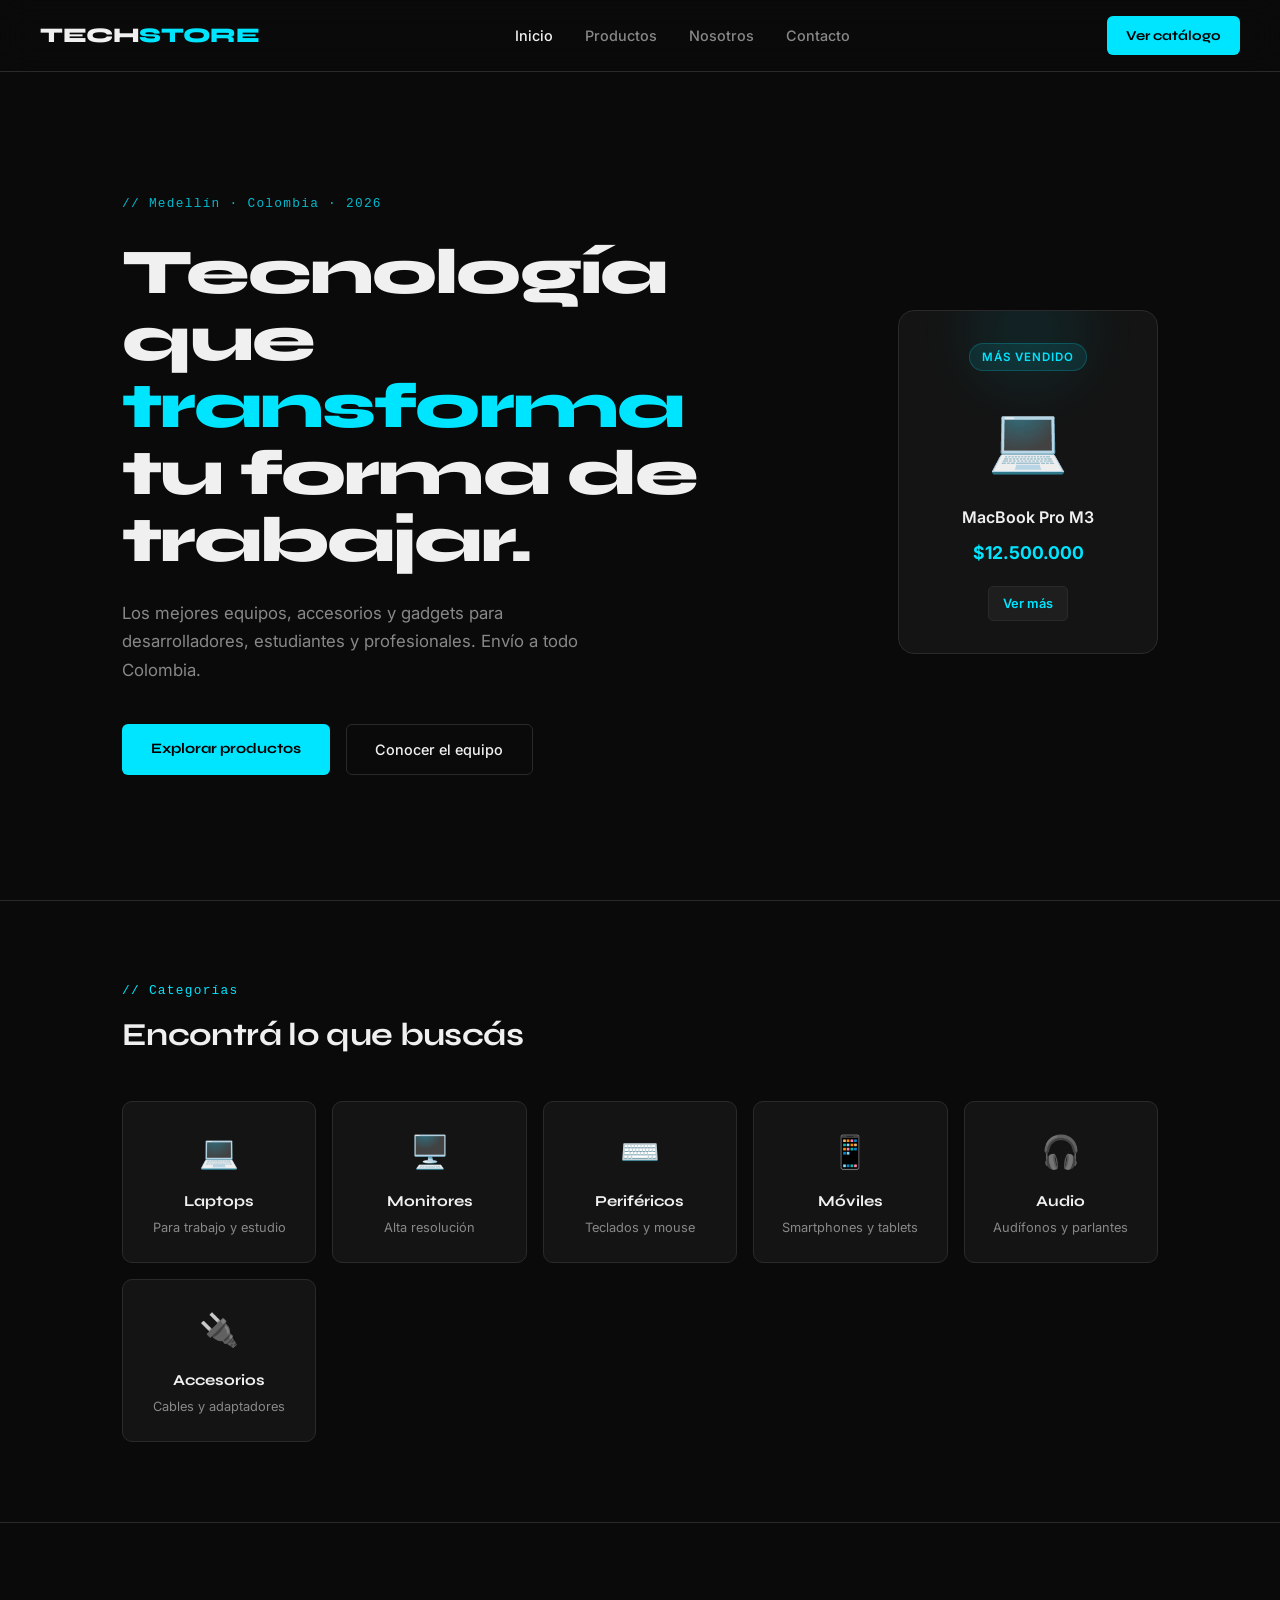
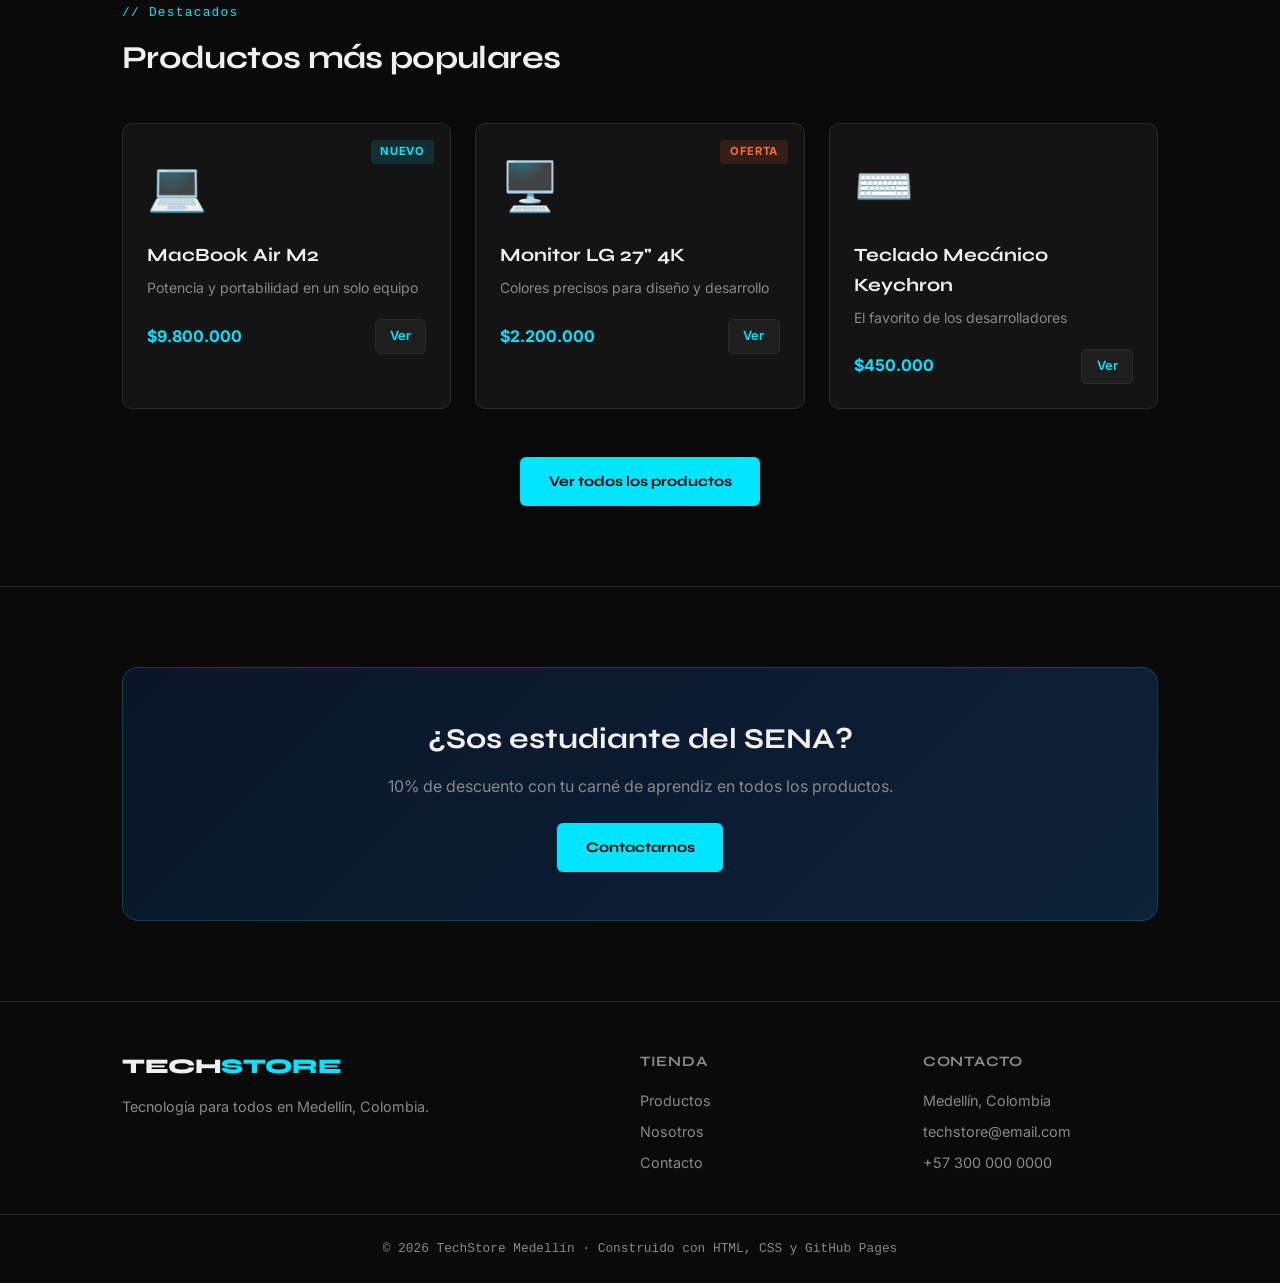
==== index.html @ 8fc08137 "feat: agrego estructura base del sitio MarkeTech" ====
<!DOCTYPE html>
<html lang="es">
<head>
  <meta charset="UTF-8">
  <meta name="viewport" content="width=device-width, initial-scale=1.0">
  <title>TechStore Medellín — Tecnología para todos</title>
  <link rel="preconnect" href="https://fonts.googleapis.com">
  <link href="https://fonts.googleapis.com/css2?family=Syne:wght@400;600;700;800&family=Inter:wght@300;400;500&display=swap" rel="stylesheet">
  <link rel="stylesheet" href="styles.css">
</head>
<body>

  <nav class="navbar">
    <a href="index.html" class="nav-logo">TECH<span>STORE</span></a>
    <ul class="nav-links">
      <li><a href="index.html" class="active">Inicio</a></li>
      <li><a href="productos.html">Productos</a></li>
      <li><a href="nosotros.html">Nosotros</a></li>
      <li><a href="contacto.html">Contacto</a></li>
    </ul>
    <a href="productos.html" class="btn-nav">Ver catálogo</a>
  </nav>

  <!-- HERO -->
  <section class="hero">
    <div class="hero-content">
      <span class="hero-tag">// Medellín · Colombia · 2026</span>
      <h1 class="hero-title">
        Tecnología que<br>
        <span class="highlight">transforma</span><br>
        tu forma de trabajar.
      </h1>
      <p class="hero-desc">
        Los mejores equipos, accesorios y gadgets para desarrolladores,
        estudiantes y profesionales. Envío a todo Colombia.
      </p>
      <div class="hero-actions">
        <a href="productos.html" class="btn-primary">Explorar productos</a>
        <a href="nosotros.html" class="btn-ghost">Conocer el equipo</a>
      </div>
    </div>
    <div class="hero-visual">
      <div class="hero-card">
        <div class="card-glow"></div>
        <span class="card-label">Más vendido</span>
        <div class="card-img">💻</div>
        <p class="card-name">MacBook Pro M3</p>
        <p class="card-price">$12.500.000</p>
        <a href="productos.html" class="btn-small">Ver más</a>
      </div>
    </div>
  </section>

  <!-- CATEGORÍAS -->
  <section class="categories">
    <div class="container">
      <p class="section-tag">// Categorías</p>
      <h2 class="section-title">Encontrá lo que buscás</h2>
      <div class="cat-grid">
        <a href="productos.html" class="cat-card">
          <span class="cat-icon">💻</span>
          <h3>Laptops</h3>
          <p>Para trabajo y estudio</p>
        </a>
        <a href="productos.html" class="cat-card">
          <span class="cat-icon">🖥️</span>
          <h3>Monitores</h3>
          <p>Alta resolución</p>
        </a>
        <a href="productos.html" class="cat-card">
          <span class="cat-icon">⌨️</span>
          <h3>Periféricos</h3>
          <p>Teclados y mouse</p>
        </a>
        <a href="productos.html" class="cat-card">
          <span class="cat-icon">📱</span>
          <h3>Móviles</h3>
          <p>Smartphones y tablets</p>
        </a>
        <a href="productos.html" class="cat-card">
          <span class="cat-icon">🎧</span>
          <h3>Audio</h3>
          <p>Audífonos y parlantes</p>
        </a>
        <a href="productos.html" class="cat-card">
          <span class="cat-icon">🔌</span>
          <h3>Accesorios</h3>
          <p>Cables y adaptadores</p>
        </a>
      </div>
    </div>
  </section>

  <!-- DESTACADOS -->
  <section class="featured">
    <div class="container">
      <p class="section-tag">// Destacados</p>
      <h2 class="section-title">Productos más populares</h2>
      <div class="products-grid">
        <div class="product-card">
          <span class="product-badge">Nuevo</span>
          <div class="product-img">💻</div>
          <h3>MacBook Air M2</h3>
          <p class="product-desc">Potencia y portabilidad en un solo equipo</p>
          <div class="product-footer">
            <span class="product-price">$9.800.000</span>
            <a href="productos.html" class="btn-small">Ver</a>
          </div>
        </div>
        <div class="product-card">
          <span class="product-badge oferta">Oferta</span>
          <div class="product-img">🖥️</div>
          <h3>Monitor LG 27" 4K</h3>
          <p class="product-desc">Colores precisos para diseño y desarrollo</p>
          <div class="product-footer">
            <span class="product-price">$2.200.000</span>
            <a href="productos.html" class="btn-small">Ver</a>
          </div>
        </div>
        <div class="product-card">
          <div class="product-img">⌨️</div>
          <h3>Teclado Mecánico Keychron</h3>
          <p class="product-desc">El favorito de los desarrolladores</p>
          <div class="product-footer">
            <span class="product-price">$450.000</span>
            <a href="productos.html" class="btn-small">Ver</a>
          </div>
        </div>
      </div>
      <div class="section-cta">
        <a href="productos.html" class="btn-primary">Ver todos los productos</a>
      </div>
    </div>
  </section>

  <!-- BANNER -->
  <section class="banner">
    <div class="container">
      <div class="banner-content">
        <h2>¿Sos estudiante del SENA?</h2>
        <p>10% de descuento con tu carné de aprendiz en todos los productos.</p>
        <a href="contacto.html" class="btn-primary">Contactarnos</a>
      </div>
    </div>
  </section>

  <footer class="footer">
    <div class="container footer-grid">
      <div>
        <a href="index.html" class="nav-logo">TECH<span>STORE</span></a>
        <p class="footer-desc">Tecnología para todos en Medellín, Colombia.</p>
      </div>
      <div>
        <p class="footer-title">Tienda</p>
        <ul>
          <li><a href="productos.html">Productos</a></li>
          <li><a href="nosotros.html">Nosotros</a></li>
          <li><a href="contacto.html">Contacto</a></li>
        </ul>
      </div>
      <div>
        <p class="footer-title">Contacto</p>
        <ul>
          <li>Medellín, Colombia</li>
          <li>techstore@email.com</li>
          <li>+57 300 000 0000</li>
        </ul>
      </div>
    </div>
    <div class="footer-bottom">
      <p>© 2026 TechStore Medellín · Construido con HTML, CSS y GitHub Pages</p>
    </div>
  </footer>

</body>
</html>
---- styles.css ----
/* ── VARIABLES ── */
:root {
  --bg:       #0A0A0A;
  --surface:  #141414;
  --surface2: #1E1E1E;
  --border:   #2A2A2A;
  --text:     #F0F0F0;
  --muted:    #888;
  --accent:   #00E5FF;
  --accent2:  #FF6B35;
  --green:    #00C896;
  --font-display: 'Syne', sans-serif;
  --font-body:    'Inter', sans-serif;
  --radius: 10px;
  --shadow: 0 4px 24px rgba(0,0,0,0.4);
}

* { box-sizing: border-box; margin: 0; padding: 0; }
html { scroll-behavior: smooth; }

body {
  background: var(--bg);
  color: var(--text);
  font-family: var(--font-body);
  font-size: 16px;
  line-height: 1.6;
}

a { text-decoration: none; color: inherit; }
ul { list-style: none; }

.container {
  max-width: 1100px;
  margin: 0 auto;
  padding: 0 2rem;
}

/* ── NAVBAR ── */
.navbar {
  position: fixed; top: 0; left: 0; right: 0; z-index: 100;
  display: flex; align-items: center; justify-content: space-between;
  padding: 1rem 2.5rem;
  background: rgba(10,10,10,0.9);
  backdrop-filter: blur(16px);
  border-bottom: 1px solid var(--border);
}

.nav-logo {
  font-family: var(--font-display);
  font-size: 1.3rem;
  font-weight: 800;
  letter-spacing: -0.02em;
  color: var(--text);
}
.nav-logo span { color: var(--accent); }

.nav-links {
  display: flex; gap: 2rem;
}
.nav-links a {
  font-size: 0.9rem;
  color: var(--muted);
  transition: color 0.2s;
  font-weight: 500;
}
.nav-links a:hover,
.nav-links a.active { color: var(--text); }

.btn-nav {
  background: var(--accent);
  color: #000;
  font-size: 0.85rem;
  font-weight: 700;
  font-family: var(--font-display);
  padding: 0.55rem 1.2rem;
  border-radius: 6px;
  transition: opacity 0.2s;
}
.btn-nav:hover { opacity: 0.85; }

/* ── BOTONES ── */
.btn-primary {
  display: inline-block;
  background: var(--accent);
  color: #000;
  font-weight: 700;
  font-family: var(--font-display);
  font-size: 0.9rem;
  padding: 0.8rem 1.8rem;
  border-radius: 6px;
  transition: opacity 0.2s, transform 0.2s;
}
.btn-primary:hover { opacity: 0.85; transform: translateY(-2px); }

.btn-ghost {
  display: inline-block;
  background: transparent;
  color: var(--text);
  font-weight: 500;
  font-size: 0.9rem;
  padding: 0.8rem 1.8rem;
  border-radius: 6px;
  border: 1px solid var(--border);
  transition: border-color 0.2s, transform 0.2s;
}
.btn-ghost:hover { border-color: var(--text); transform: translateY(-2px); }

.btn-small {
  display: inline-block;
  background: var(--surface2);
  color: var(--accent);
  font-size: 0.8rem;
  font-weight: 600;
  padding: 0.4rem 0.9rem;
  border-radius: 5px;
  border: 1px solid var(--border);
  transition: background 0.2s;
}
.btn-small:hover { background: var(--border); }

/* ── HERO ── */
.hero {
  min-height: 100vh;
  display: flex;
  align-items: center;
  justify-content: space-between;
  gap: 4rem;
  max-width: 1100px;
  margin: 0 auto;
  padding: 8rem 2rem 4rem;
}

.hero-content { flex: 1; }

.hero-tag {
  display: inline-block;
  font-family: monospace;
  font-size: 0.8rem;
  color: var(--accent);
  letter-spacing: 0.1em;
  margin-bottom: 1.5rem;
  opacity: 0.8;
}

.hero-title {
  font-family: var(--font-display);
  font-size: clamp(2.5rem, 5vw, 4rem);
  font-weight: 800;
  line-height: 1.05;
  letter-spacing: -0.03em;
  margin-bottom: 1.5rem;
}

.highlight { color: var(--accent); }

.hero-desc {
  font-size: 1.05rem;
  color: var(--muted);
  max-width: 480px;
  margin-bottom: 2.5rem;
  line-height: 1.7;
}

.hero-actions { display: flex; gap: 1rem; flex-wrap: wrap; }

.hero-visual { flex-shrink: 0; }

.hero-card {
  position: relative;
  background: var(--surface);
  border: 1px solid var(--border);
  border-radius: 16px;
  padding: 2rem;
  width: 260px;
  text-align: center;
  overflow: hidden;
}

.card-glow {
  position: absolute;
  top: -40px; left: 50%;
  transform: translateX(-50%);
  width: 120px; height: 120px;
  background: var(--accent);
  border-radius: 50%;
  opacity: 0.08;
  filter: blur(30px);
}

.card-label {
  display: inline-block;
  background: rgba(0,229,255,0.1);
  color: var(--accent);
  font-size: 0.72rem;
  font-weight: 600;
  padding: 0.25rem 0.75rem;
  border-radius: 20px;
  border: 1px solid rgba(0,229,255,0.2);
  margin-bottom: 1rem;
  text-transform: uppercase;
  letter-spacing: 0.08em;
}

.card-img { font-size: 4rem; margin-bottom: 1rem; }
.card-name { font-weight: 600; margin-bottom: 0.5rem; }
.card-price { color: var(--accent); font-weight: 700; font-size: 1.1rem; margin-bottom: 1.2rem; }

/* ── SECCIONES ── */
.section-tag {
  font-family: monospace;
  font-size: 0.8rem;
  color: var(--accent);
  letter-spacing: 0.1em;
  margin-bottom: 0.5rem;
}

.section-title {
  font-family: var(--font-display);
  font-size: 2rem;
  font-weight: 700;
  letter-spacing: -0.02em;
  margin-bottom: 2.5rem;
}

/* ── CATEGORÍAS ── */
.categories {
  padding: 5rem 0;
  border-top: 1px solid var(--border);
}

.cat-grid {
  display: grid;
  grid-template-columns: repeat(auto-fill, minmax(160px, 1fr));
  gap: 1rem;
}

.cat-card {
  background: var(--surface);
  border: 1px solid var(--border);
  border-radius: var(--radius);
  padding: 1.5rem 1rem;
  text-align: center;
  transition: border-color 0.2s, transform 0.2s;
}
.cat-card:hover { border-color: var(--accent); transform: translateY(-3px); }
.cat-icon { font-size: 2rem; display: block; margin-bottom: 0.75rem; }
.cat-card h3 { font-family: var(--font-display); font-size: 0.95rem; font-weight: 700; margin-bottom: 0.3rem; }
.cat-card p { font-size: 0.8rem; color: var(--muted); }

/* ── DESTACADOS ── */
.featured {
  padding: 5rem 0;
  border-top: 1px solid var(--border);
}

.products-grid {
  display: grid;
  grid-template-columns: repeat(auto-fill, minmax(280px, 1fr));
  gap: 1.5rem;
  margin-bottom: 3rem;
}

.product-card {
  position: relative;
  background: var(--surface);
  border: 1px solid var(--border);
  border-radius: var(--radius);
  padding: 1.5rem;
  transition: border-color 0.2s, transform 0.2s;
}
.product-card:hover { border-color: var(--accent2); transform: translateY(-3px); }

.product-badge {
  position: absolute; top: 1rem; right: 1rem;
  background: rgba(0,229,255,0.12);
  color: var(--accent);
  font-size: 0.7rem;
  font-weight: 700;
  padding: 0.2rem 0.6rem;
  border-radius: 4px;
  text-transform: uppercase;
  letter-spacing: 0.06em;
}
.product-badge.oferta { background: rgba(255,107,53,0.12); color: var(--accent2); }

.product-img { font-size: 3rem; margin-bottom: 1rem; }
.product-card h3 { font-family: var(--font-display); font-weight: 700; margin-bottom: 0.4rem; }
.product-desc { font-size: 0.88rem; color: var(--muted); margin-bottom: 1.2rem; }
.product-footer { display: flex; justify-content: space-between; align-items: center; }
.product-price { font-weight: 700; color: var(--accent); font-size: 1rem; }

.section-cta { text-align: center; }

/* ── BANNER ── */
.banner {
  padding: 5rem 0;
  border-top: 1px solid var(--border);
}

.banner-content {
  background: linear-gradient(135deg, #0A1628, #0D2137);
  border: 1px solid rgba(0,229,255,0.2);
  border-radius: 16px;
  padding: 3rem;
  text-align: center;
}
.banner-content h2 {
  font-family: var(--font-display);
  font-size: 1.8rem;
  font-weight: 700;
  margin-bottom: 0.75rem;
}
.banner-content p { color: var(--muted); margin-bottom: 1.5rem; }

/* ── FOOTER ── */
.footer {
  border-top: 1px solid var(--border);
  padding: 3rem 0 1.5rem;
}

.footer-grid {
  display: grid;
  grid-template-columns: 2fr 1fr 1fr;
  gap: 3rem;
  margin-bottom: 2rem;
}

.footer-desc { color: var(--muted); font-size: 0.9rem; margin-top: 0.75rem; }
.footer-title { font-family: var(--font-display); font-weight: 700; margin-bottom: 1rem; font-size: 0.9rem; text-transform: uppercase; letter-spacing: 0.05em; color: var(--muted); }
.footer ul li { margin-bottom: 0.5rem; font-size: 0.9rem; color: var(--muted); }
.footer ul a:hover { color: var(--text); }

.footer-bottom {
  border-top: 1px solid var(--border);
  padding-top: 1.5rem;
  text-align: center;
  font-size: 0.8rem;
  color: var(--muted);
  font-family: monospace;
}

/* ── PÁGINA PRODUCTOS ── */
.page-hero {
  padding: 8rem 0 3rem;
  border-bottom: 1px solid var(--border);
}

.filter-bar {
  display: flex;
  gap: 0.75rem;
  flex-wrap: wrap;
  margin-bottom: 2.5rem;
}

.filter-btn {
  background: var(--surface);
  border: 1px solid var(--border);
  color: var(--muted);
  font-size: 0.85rem;
  padding: 0.5rem 1.2rem;
  border-radius: 20px;
  cursor: pointer;
  transition: all 0.2s;
  font-family: var(--font-body);
}
.filter-btn:hover,
.filter-btn.active { background: var(--accent); color: #000; border-color: var(--accent); font-weight: 600; }

.catalog-section { padding: 4rem 0; }

/* ── PÁGINA NOSOTROS ── */
.about-hero { padding: 8rem 0 4rem; border-bottom: 1px solid var(--border); }
.about-section { padding: 5rem 0; border-top: 1px solid var(--border); }
.values-grid { display: grid; grid-template-columns: repeat(auto-fill, minmax(240px, 1fr)); gap: 1.5rem; }
.value-card { background: var(--surface); border: 1px solid var(--border); border-radius: var(--radius); padding: 1.5rem; }
.value-icon { font-size: 2rem; margin-bottom: 1rem; }
.value-card h3 { font-family: var(--font-display); font-weight: 700; margin-bottom: 0.5rem; }
.value-card p { font-size: 0.9rem; color: var(--muted); }
.team-grid { display: grid; grid-template-columns: repeat(auto-fill, minmax(200px, 1fr)); gap: 1.5rem; }
.team-card { background: var(--surface); border: 1px solid var(--border); border-radius: var(--radius); padding: 1.5rem; text-align: center; }
.team-avatar { font-size: 3rem; margin-bottom: 1rem; }
.team-card h3 { font-family: var(--font-display); font-weight: 700; margin-bottom: 0.25rem; }
.team-role { font-size: 0.85rem; color: var(--accent); font-weight: 500; }

/* ── PÁGINA CONTACTO ── */
.contact-hero { padding: 8rem 0 4rem; border-bottom: 1px solid var(--border); }
.contact-section { padding: 5rem 0; }
.contact-grid { display: grid; grid-template-columns: 1fr 1fr; gap: 4rem; align-items: start; }
.contact-form { display: flex; flex-direction: column; gap: 1.2rem; }
.form-group { display: flex; flex-direction: column; gap: 0.4rem; }
.form-group label { font-size: 0.85rem; color: var(--muted); font-weight: 500; }
.form-group input,
.form-group textarea,
.form-group select {
  background: var(--surface);
  border: 1px solid var(--border);
  border-radius: 6px;
  padding: 0.75rem 1rem;
  color: var(--text);
  font-family: var(--font-body);
  font-size: 0.95rem;
  transition: border-color 0.2s;
  outline: none;
}
.form-group input:focus,
.form-group textarea:focus,
.form-group select:focus { border-color: var(--accent); }
.form-group textarea { resize: vertical; min-height: 140px; }
.form-group select option { background: var(--surface); }
.btn-submit {
  background: var(--accent);
  color: #000;
  font-weight: 700;
  font-family: var(--font-display);
  font-size: 0.95rem;
  padding: 0.9rem;
  border-radius: 6px;
  border: none;
  cursor: pointer;
  transition: opacity 0.2s;
}
.btn-submit:hover { opacity: 0.85; }
.contact-info { display: flex; flex-direction: column; gap: 1rem; }
.info-item { display: flex; gap: 1rem; align-items: flex-start; padding: 1.2rem; background: var(--surface); border: 1px solid var(--border); border-radius: var(--radius); }
.info-icon { font-size: 1.4rem; flex-shrink: 0; }
.info-label { font-size: 0.75rem; color: var(--muted); margin-bottom: 0.2rem; text-transform: uppercase; letter-spacing: 0.05em; }
.info-value { font-weight: 500; }

/* ── RESPONSIVE ── */
@media (max-width: 768px) {
  .hero { flex-direction: column; padding-top: 6rem; }
  .hero-visual { display: none; }
  .footer-grid { grid-template-columns: 1fr; gap: 2rem; }
  .contact-grid { grid-template-columns: 1fr; }
  .nav-links { display: none; }
}
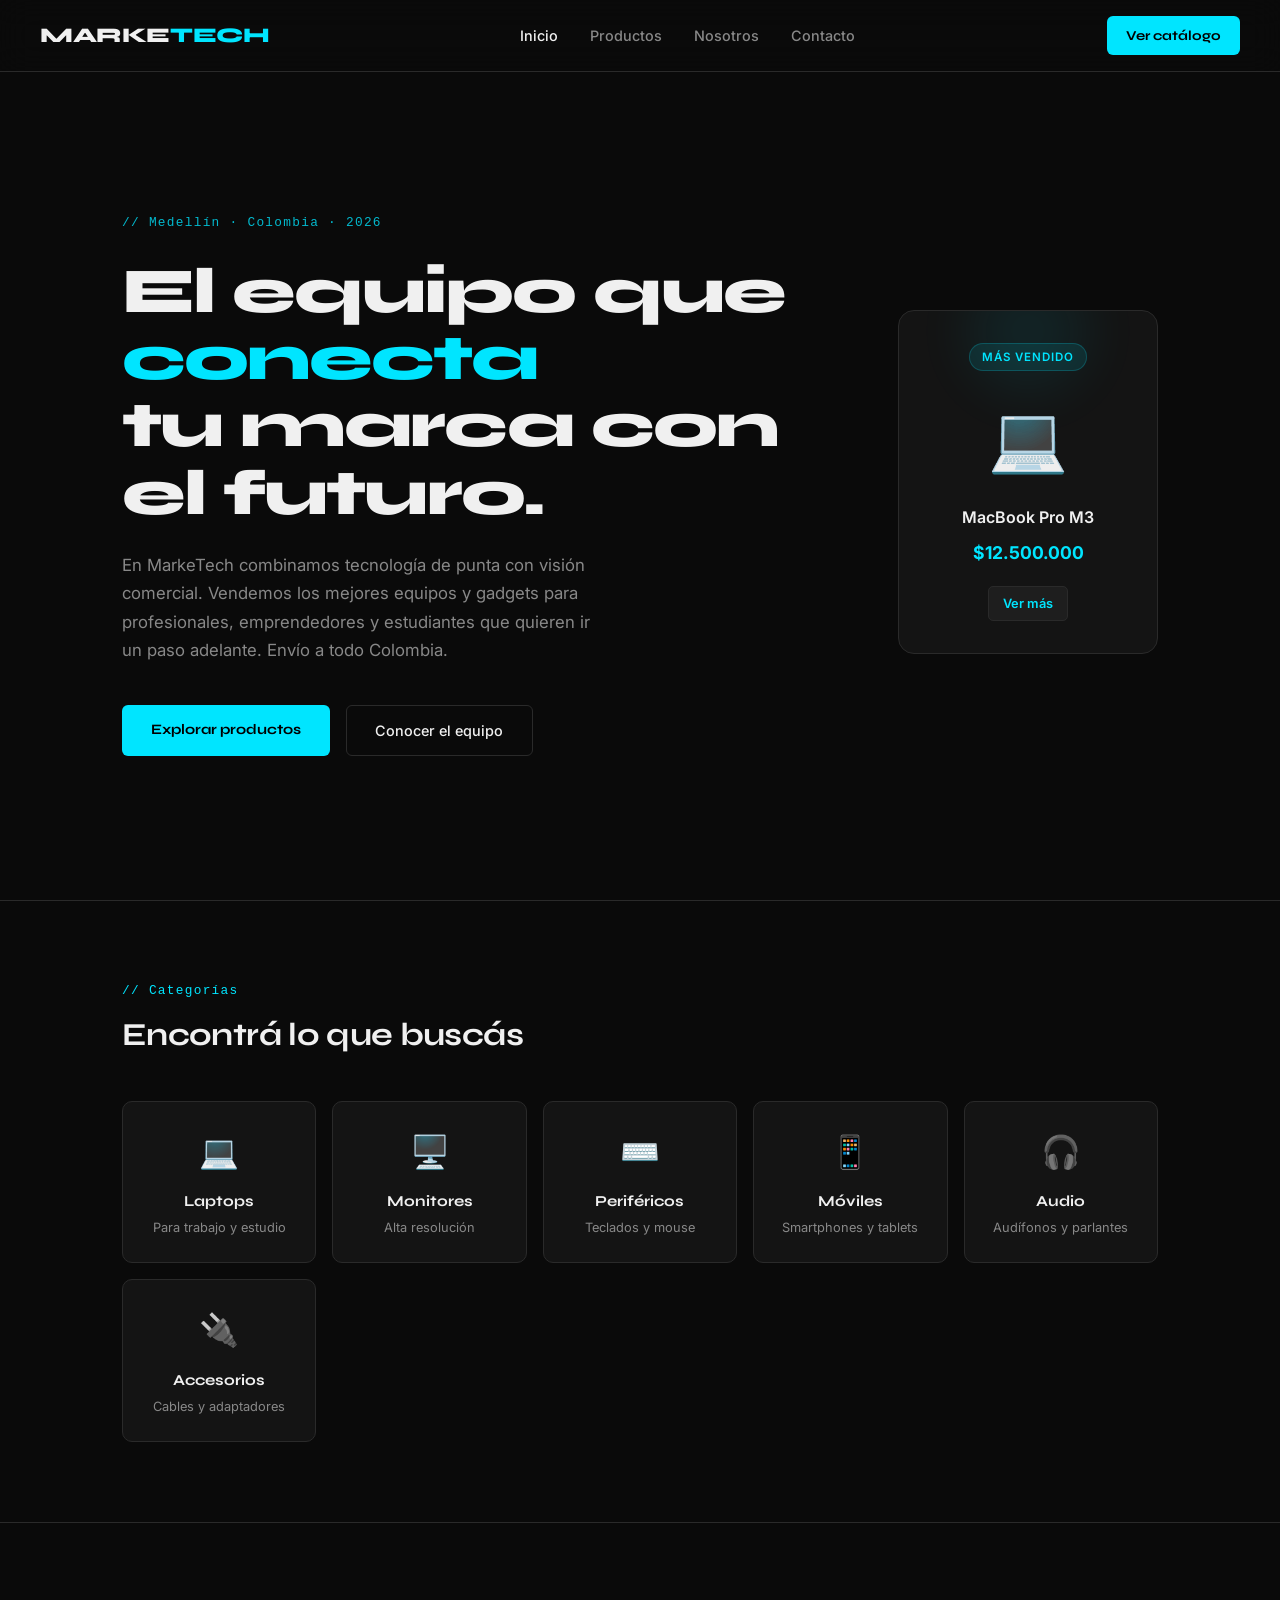
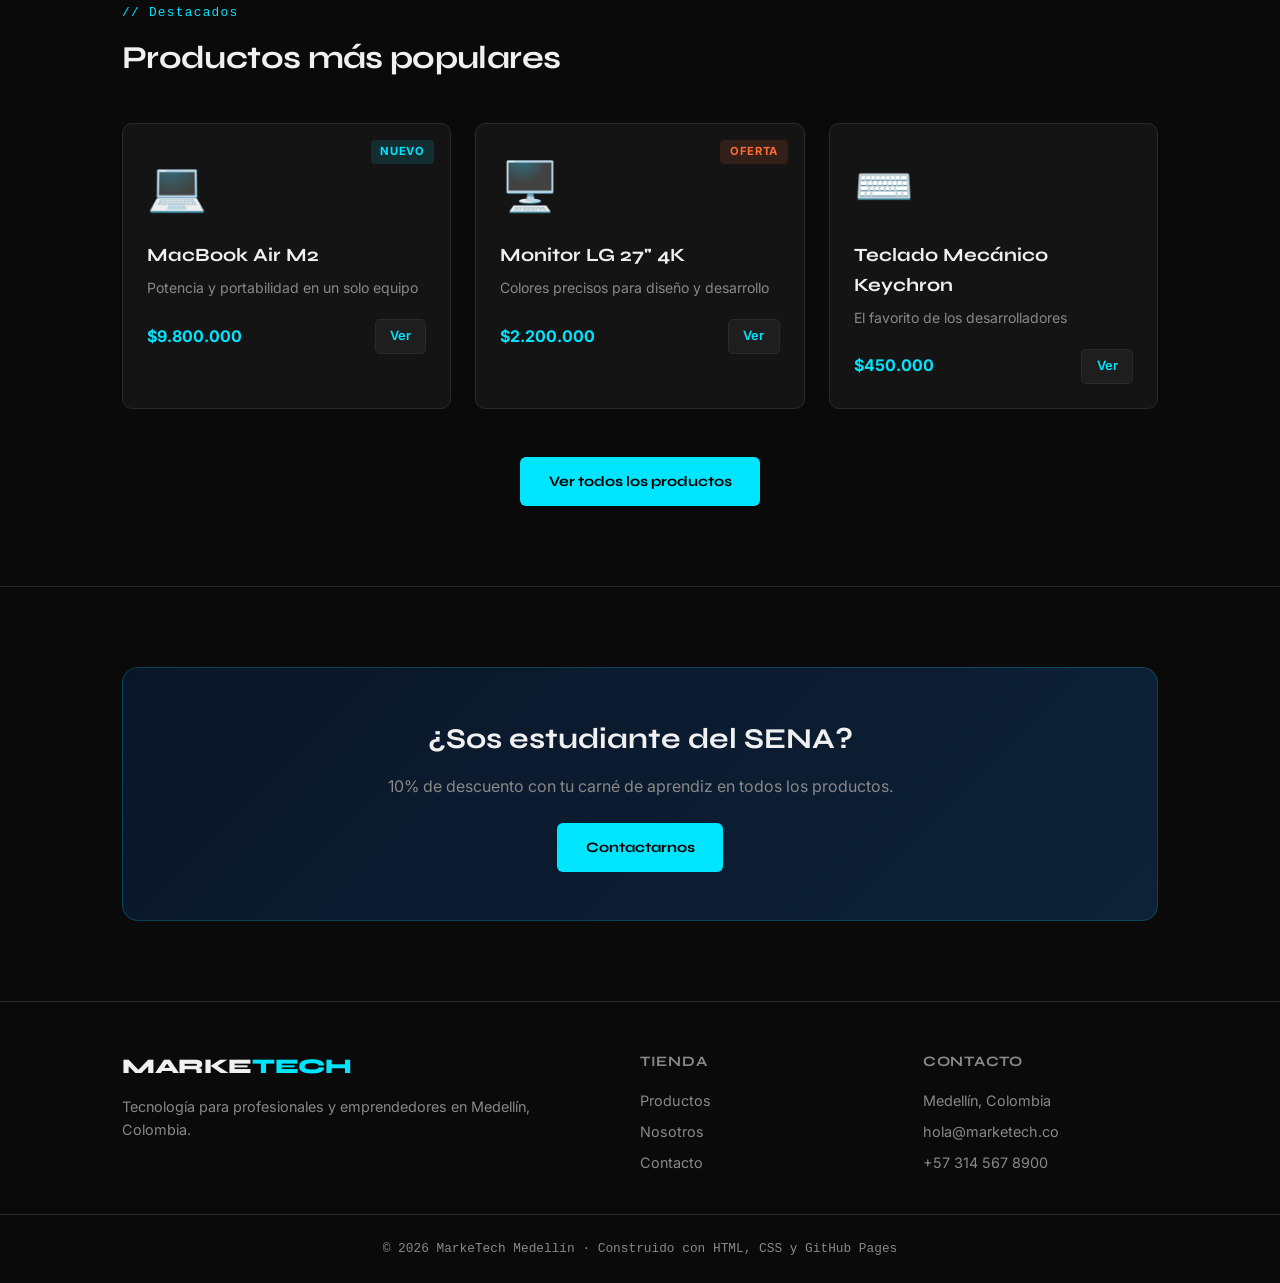
==== commit 8a3c6a31: "feat(index): renombrar TechStore a MarkeTech y actualizar contenido hero - Se reemplaza el nombre Te" ====
--- a/index.html
+++ b/index.html
@@ -3,7 +3,7 @@
 <head>
   <meta charset="UTF-8">
   <meta name="viewport" content="width=device-width, initial-scale=1.0">
-  <title>TechStore Medellín — Tecnología para todos</title>
+  <title>MarkeTech Medellín — Tecnología que impulsa tu negocio</title>
   <link rel="preconnect" href="https://fonts.googleapis.com">
   <link href="https://fonts.googleapis.com/css2?family=Syne:wght@400;600;700;800&family=Inter:wght@300;400;500&display=swap" rel="stylesheet">
   <link rel="stylesheet" href="styles.css">
@@ -11,7 +11,7 @@
 <body>
 
   <nav class="navbar">
-    <a href="index.html" class="nav-logo">TECH<span>STORE</span></a>
+    <a href="index.html" class="nav-logo">MARKE<span>TECH</span></a>
     <ul class="nav-links">
       <li><a href="index.html" class="active">Inicio</a></li>
       <li><a href="productos.html">Productos</a></li>
@@ -26,13 +26,14 @@
     <div class="hero-content">
       <span class="hero-tag">// Medellín · Colombia · 2026</span>
       <h1 class="hero-title">
-        Tecnología que<br>
-        <span class="highlight">transforma</span><br>
-        tu forma de trabajar.
+        El equipo que<br>
+        <span class="highlight">conecta</span><br>
+        tu marca con el futuro.
       </h1>
       <p class="hero-desc">
-        Los mejores equipos, accesorios y gadgets para desarrolladores,
-        estudiantes y profesionales. Envío a todo Colombia.
+        En MarkeTech combinamos tecnología de punta con visión comercial.
+        Vendemos los mejores equipos y gadgets para profesionales, emprendedores
+        y estudiantes que quieren ir un paso adelante. Envío a todo Colombia.
       </p>
       <div class="hero-actions">
         <a href="productos.html" class="btn-primary">Explorar productos</a>
@@ -147,8 +148,8 @@
   <footer class="footer">
     <div class="container footer-grid">
       <div>
-        <a href="index.html" class="nav-logo">TECH<span>STORE</span></a>
-        <p class="footer-desc">Tecnología para todos en Medellín, Colombia.</p>
+        <a href="index.html" class="nav-logo">MARKE<span>TECH</span></a>
+        <p class="footer-desc">Tecnología para profesionales y emprendedores en Medellín, Colombia.</p>
       </div>
       <div>
         <p class="footer-title">Tienda</p>
@@ -162,13 +163,13 @@
         <p class="footer-title">Contacto</p>
         <ul>
           <li>Medellín, Colombia</li>
-          <li>techstore@email.com</li>
-          <li>+57 300 000 0000</li>
+          <li>hola@marketech.co</li>
+          <li>+57 314 567 8900</li>
         </ul>
       </div>
     </div>
     <div class="footer-bottom">
-      <p>© 2026 TechStore Medellín · Construido con HTML, CSS y GitHub Pages</p>
+      <p>© 2026 MarkeTech Medellín · Construido con HTML, CSS y GitHub Pages</p>
     </div>
   </footer>
 
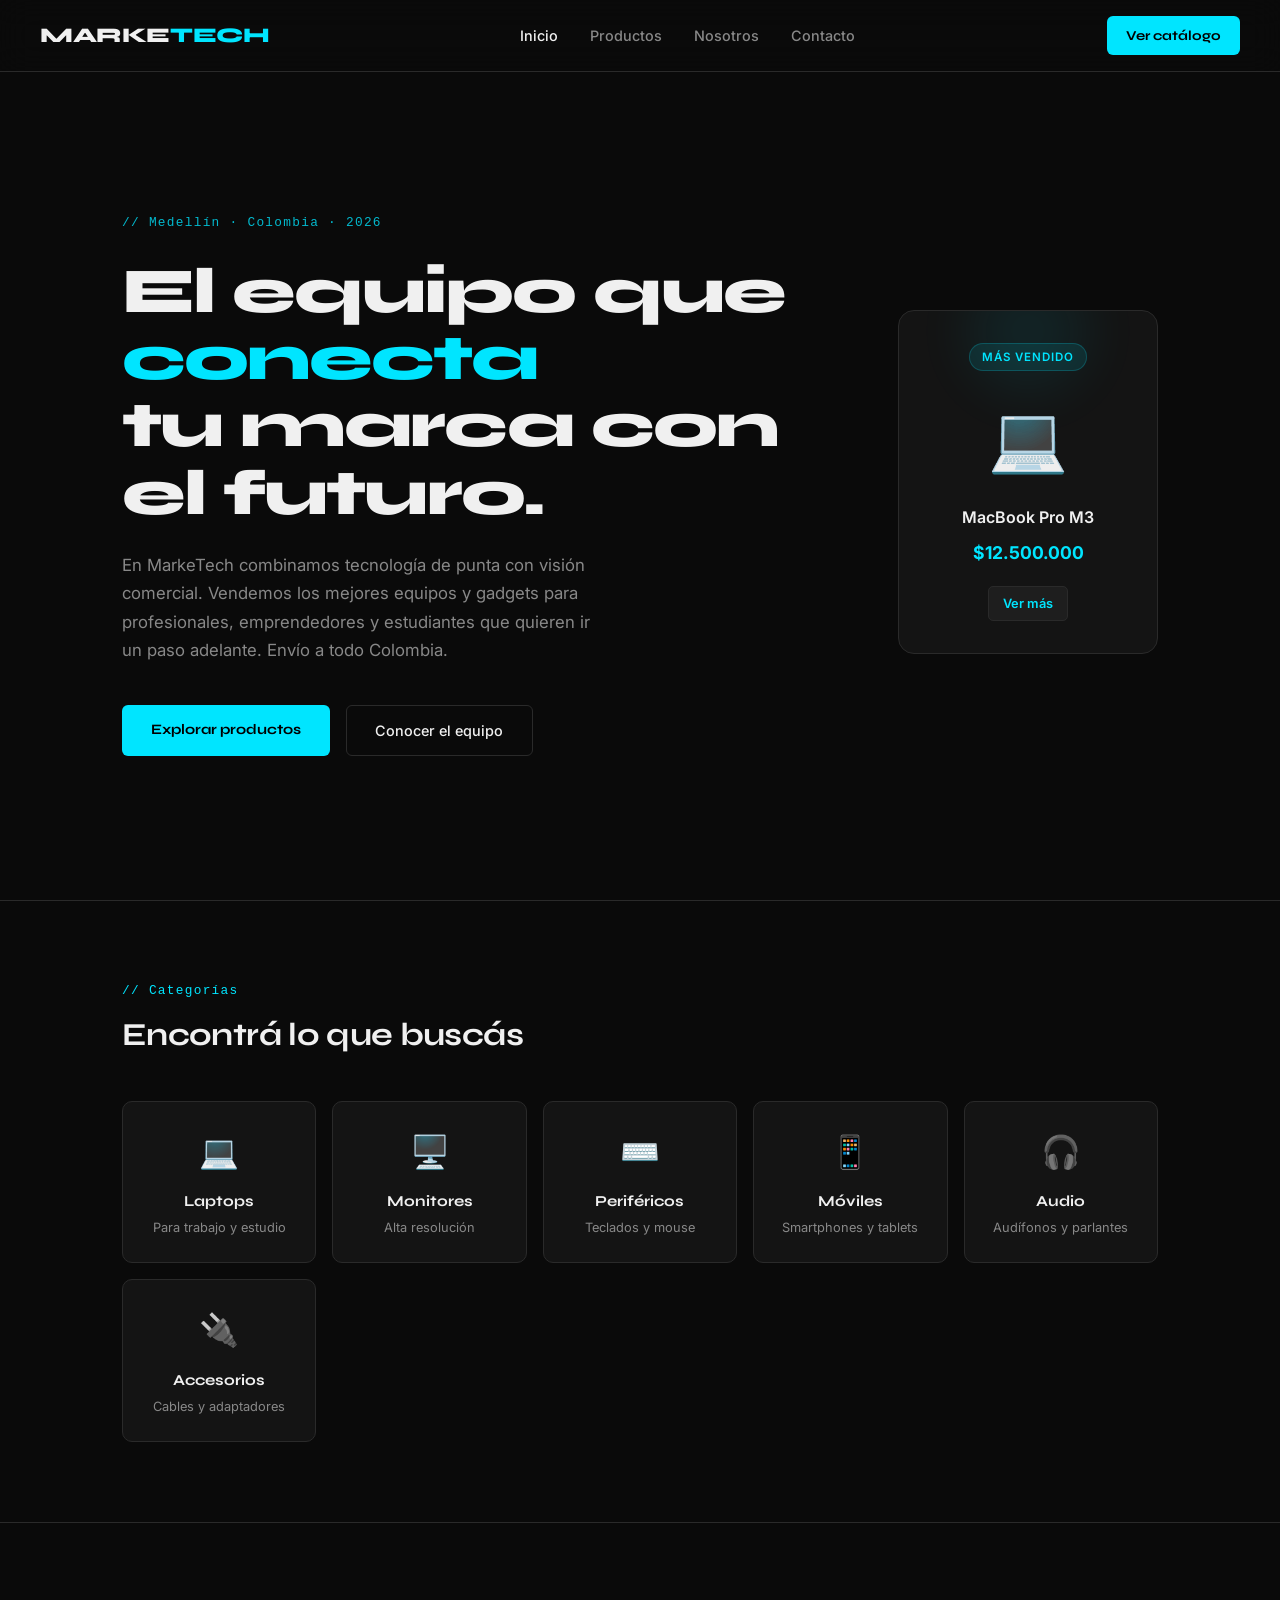
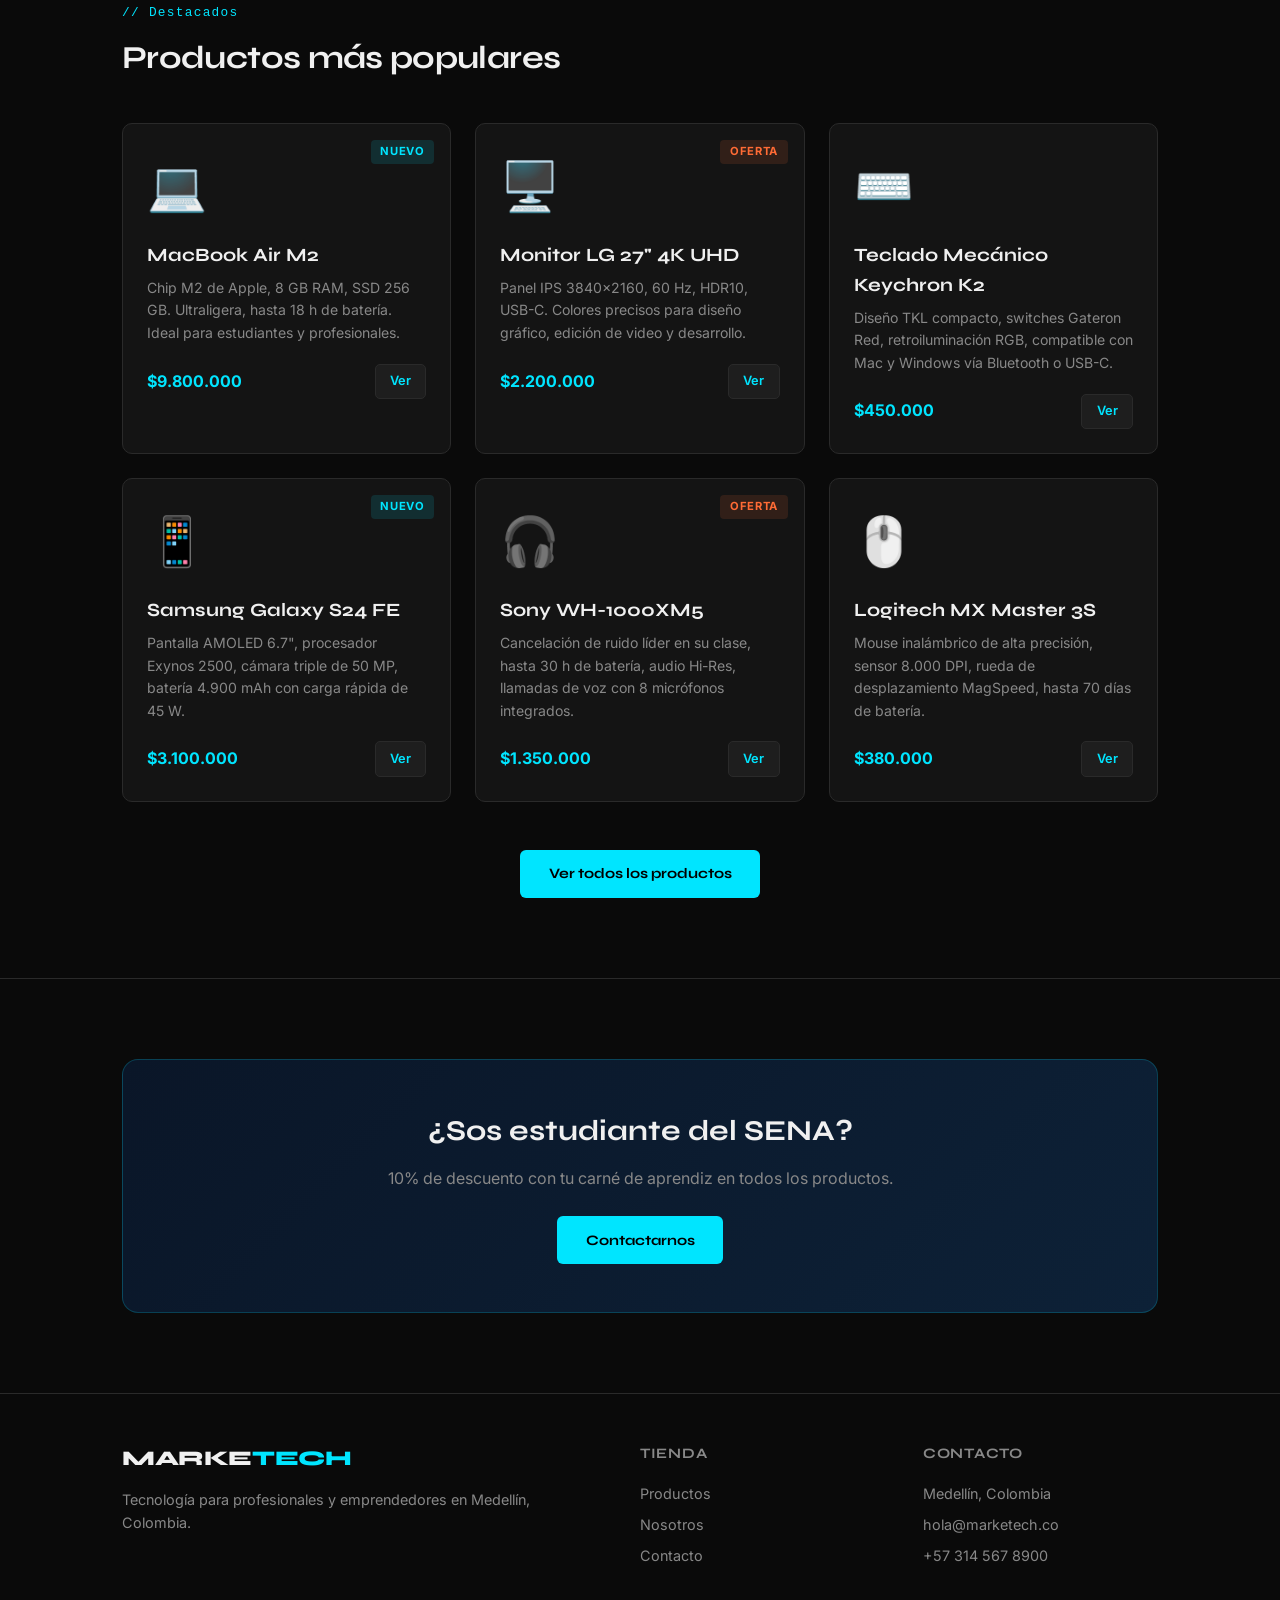
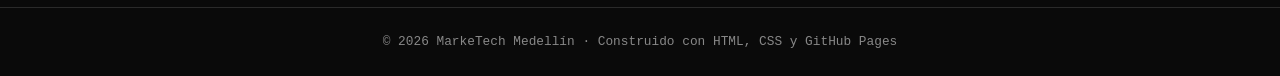
==== commit eaf89ff2: "feat(index): agregar 6 productos reales en sección de destacados - Se actualiza descripción de MacBo" ====
--- a/index.html
+++ b/index.html
@@ -98,35 +98,71 @@
       <p class="section-tag">// Destacados</p>
       <h2 class="section-title">Productos más populares</h2>
       <div class="products-grid">
+
         <div class="product-card">
           <span class="product-badge">Nuevo</span>
           <div class="product-img">💻</div>
           <h3>MacBook Air M2</h3>
-          <p class="product-desc">Potencia y portabilidad en un solo equipo</p>
+          <p class="product-desc">Chip M2 de Apple, 8 GB RAM, SSD 256 GB. Ultraligera, hasta 18 h de batería. Ideal para estudiantes y profesionales.</p>
           <div class="product-footer">
             <span class="product-price">$9.800.000</span>
             <a href="productos.html" class="btn-small">Ver</a>
           </div>
         </div>
+
         <div class="product-card">
           <span class="product-badge oferta">Oferta</span>
           <div class="product-img">🖥️</div>
-          <h3>Monitor LG 27" 4K</h3>
-          <p class="product-desc">Colores precisos para diseño y desarrollo</p>
+          <h3>Monitor LG 27" 4K UHD</h3>
+          <p class="product-desc">Panel IPS 3840×2160, 60 Hz, HDR10, USB-C. Colores precisos para diseño gráfico, edición de video y desarrollo.</p>
           <div class="product-footer">
             <span class="product-price">$2.200.000</span>
             <a href="productos.html" class="btn-small">Ver</a>
           </div>
         </div>
+
         <div class="product-card">
           <div class="product-img">⌨️</div>
-          <h3>Teclado Mecánico Keychron</h3>
-          <p class="product-desc">El favorito de los desarrolladores</p>
+          <h3>Teclado Mecánico Keychron K2</h3>
+          <p class="product-desc">Diseño TKL compacto, switches Gateron Red, retroiluminación RGB, compatible con Mac y Windows vía Bluetooth o USB-C.</p>
           <div class="product-footer">
             <span class="product-price">$450.000</span>
             <a href="productos.html" class="btn-small">Ver</a>
           </div>
         </div>
+
+        <div class="product-card">
+          <span class="product-badge">Nuevo</span>
+          <div class="product-img">📱</div>
+          <h3>Samsung Galaxy S24 FE</h3>
+          <p class="product-desc">Pantalla AMOLED 6.7", procesador Exynos 2500, cámara triple de 50 MP, batería 4.900 mAh con carga rápida de 45 W.</p>
+          <div class="product-footer">
+            <span class="product-price">$3.100.000</span>
+            <a href="productos.html" class="btn-small">Ver</a>
+          </div>
+        </div>
+
+        <div class="product-card">
+          <span class="product-badge oferta">Oferta</span>
+          <div class="product-img">🎧</div>
+          <h3>Sony WH-1000XM5</h3>
+          <p class="product-desc">Cancelación de ruido líder en su clase, hasta 30 h de batería, audio Hi-Res, llamadas de voz con 8 micrófonos integrados.</p>
+          <div class="product-footer">
+            <span class="product-price">$1.350.000</span>
+            <a href="productos.html" class="btn-small">Ver</a>
+          </div>
+        </div>
+
+        <div class="product-card">
+          <div class="product-img">🖱️</div>
+          <h3>Logitech MX Master 3S</h3>
+          <p class="product-desc">Mouse inalámbrico de alta precisión, sensor 8.000 DPI, rueda de desplazamiento MagSpeed, hasta 70 días de batería.</p>
+          <div class="product-footer">
+            <span class="product-price">$380.000</span>
+            <a href="productos.html" class="btn-small">Ver</a>
+          </div>
+        </div>
+
       </div>
       <div class="section-cta">
         <a href="productos.html" class="btn-primary">Ver todos los productos</a>
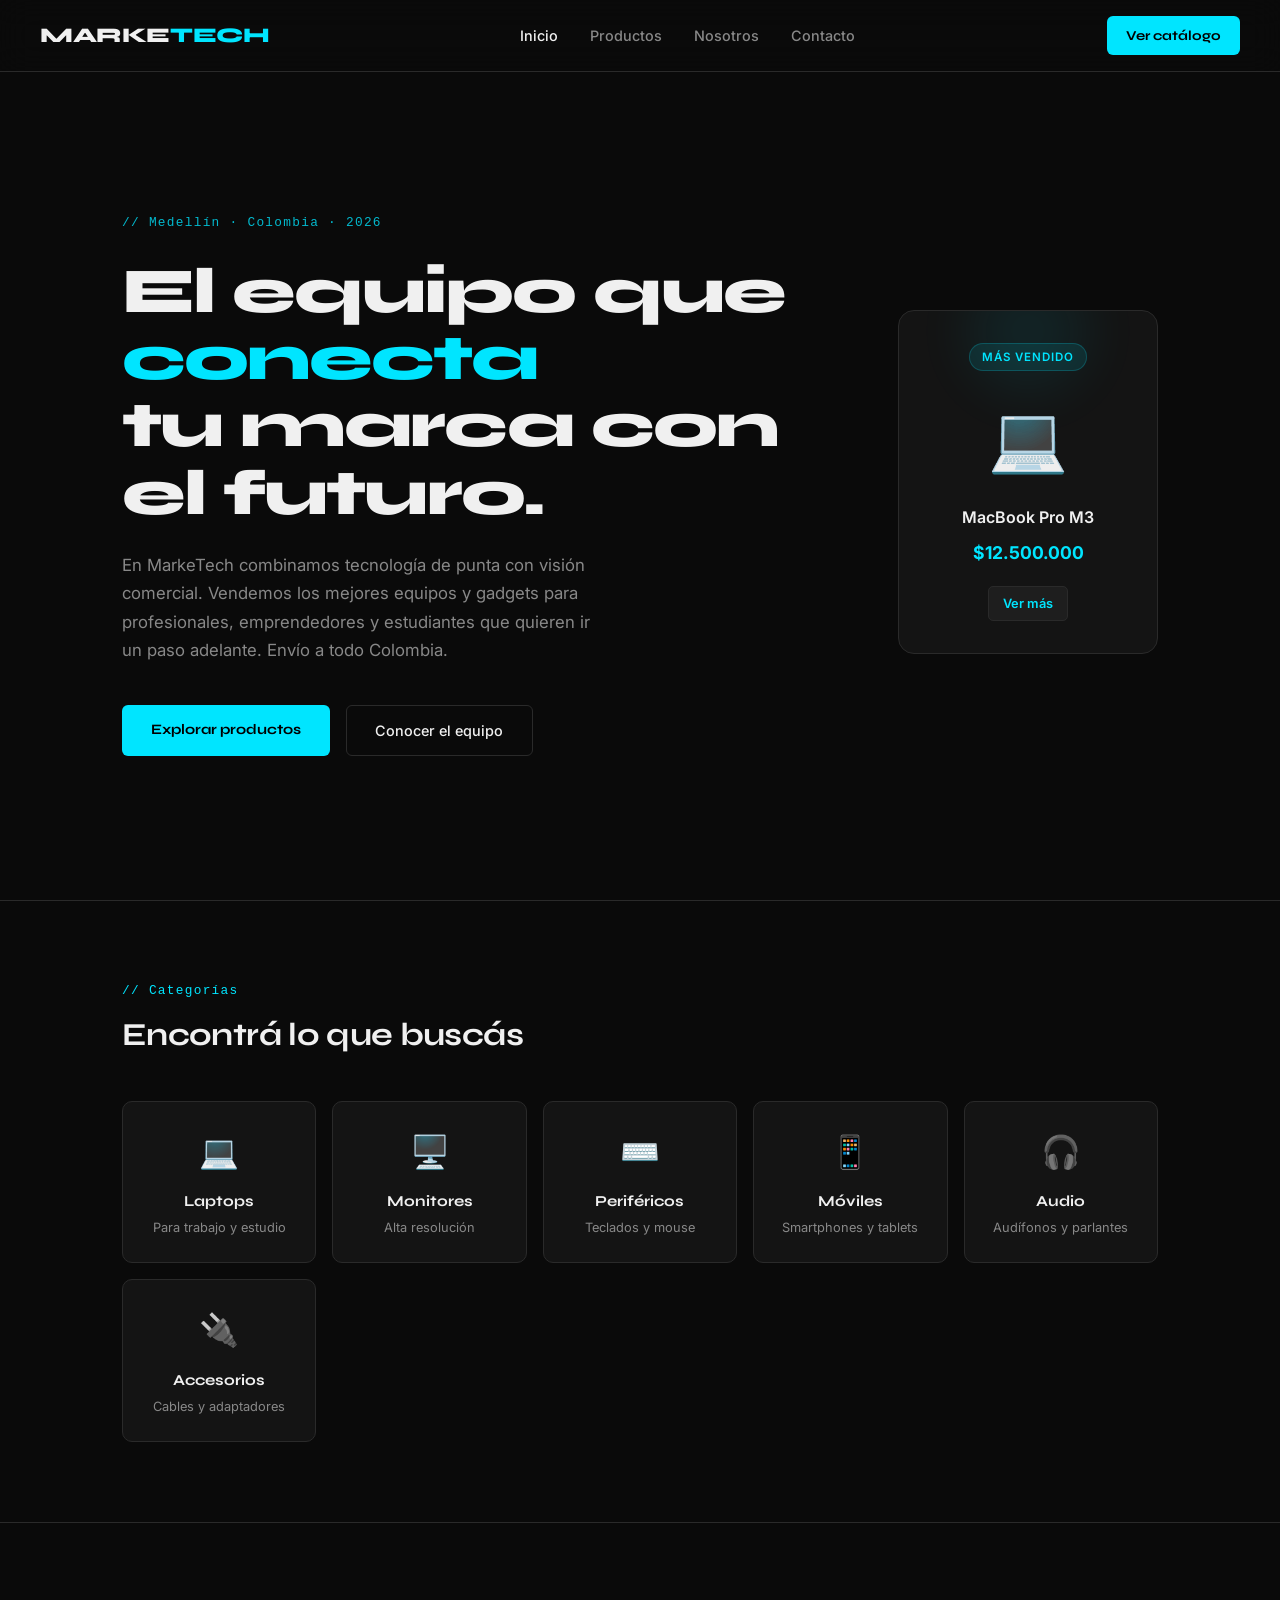
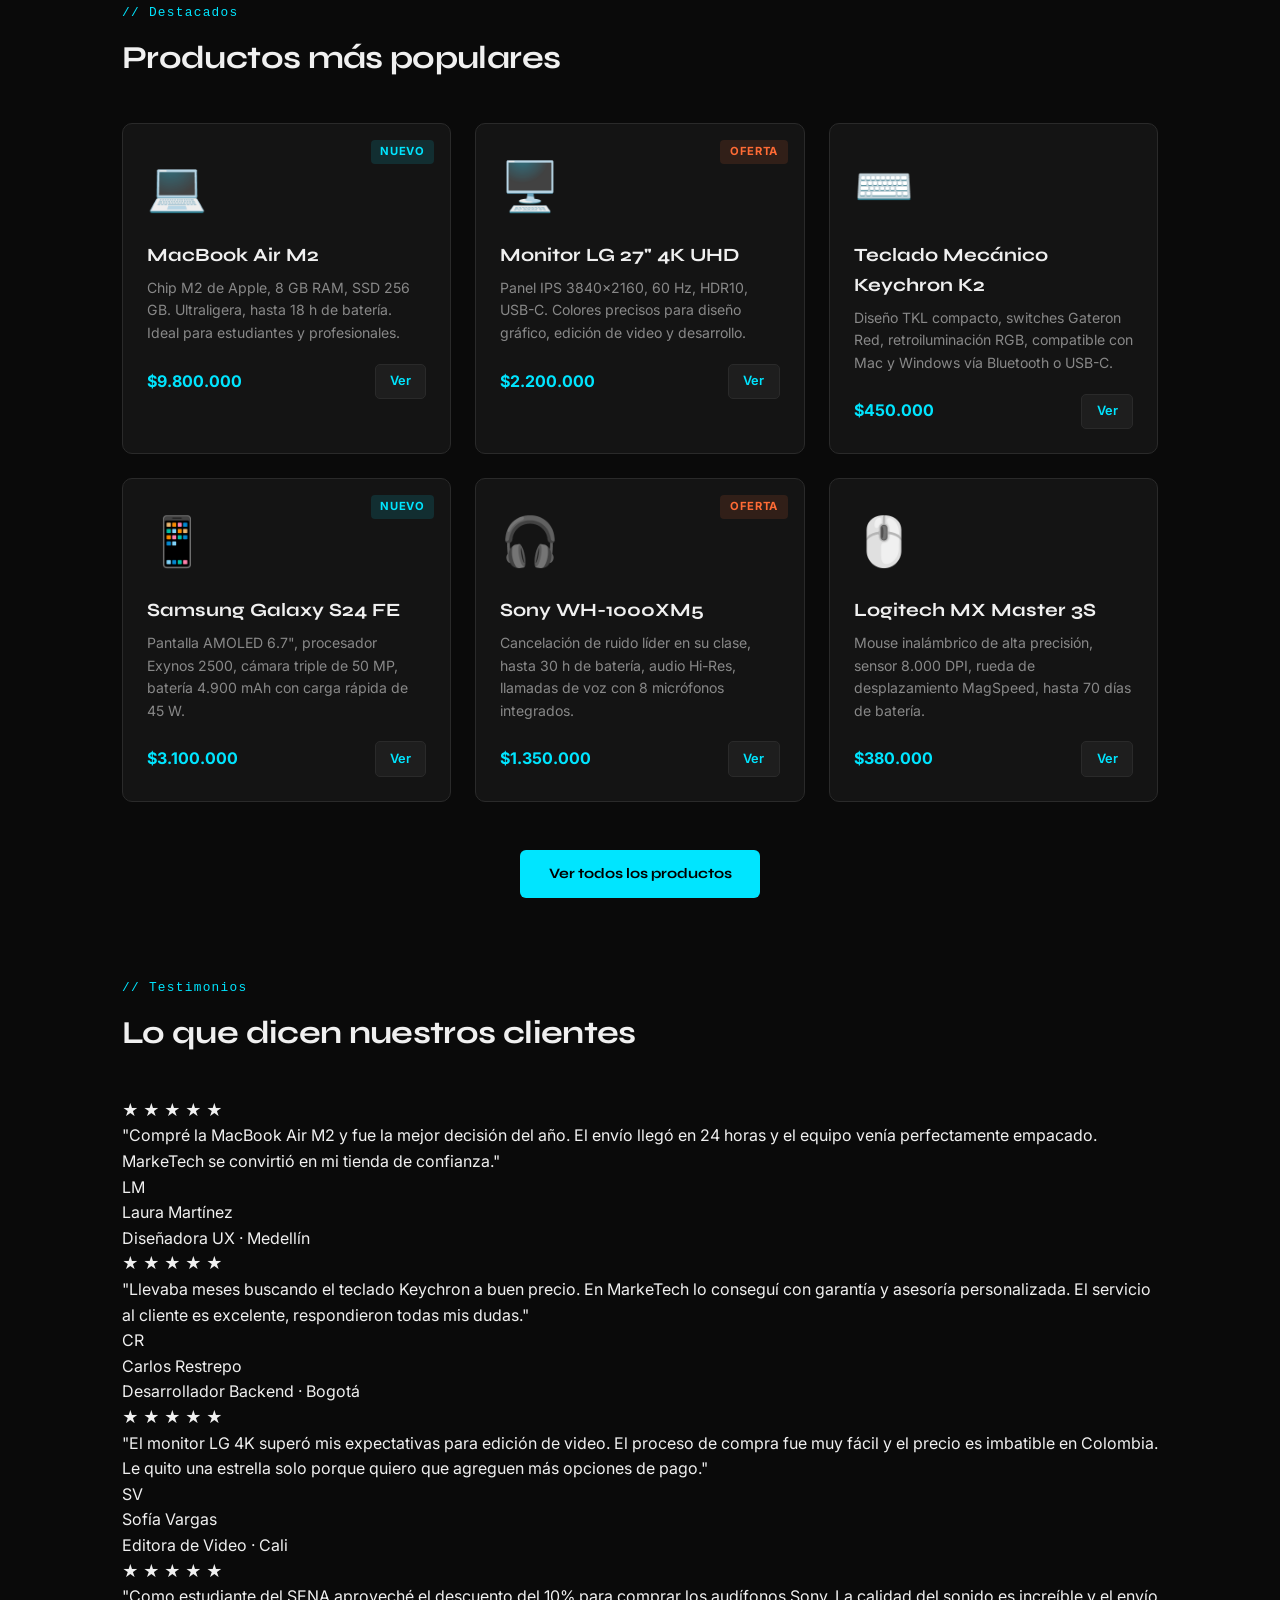
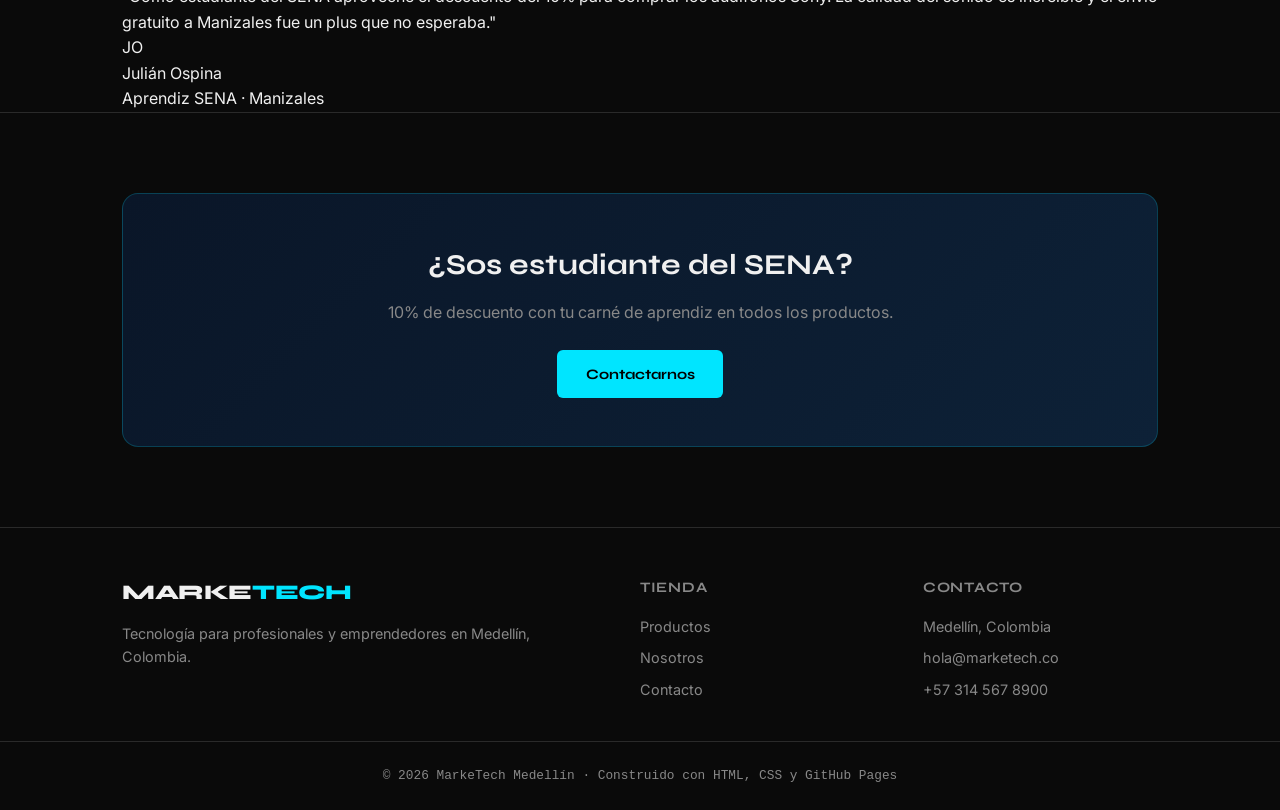
==== commit aee6babe: "feat(index): agregar sección de testimonios de clientes - Se crea sección nueva entre destacados y b" ====
--- a/index.html
+++ b/index.html
@@ -170,6 +170,89 @@
     </div>
   </section>
 
+  <!-- TESTIMONIOS -->
+  <section class="testimonios">
+    <div class="container">
+      <p class="section-tag">// Testimonios</p>
+      <h2 class="section-title">Lo que dicen nuestros clientes</h2>
+      <div class="testimonios-grid">
+
+        <div class="testimonio-card">
+          <div class="testimonio-estrellas">
+            <span class="estrella">★</span>
+            <span class="estrella">★</span>
+            <span class="estrella">★</span>
+            <span class="estrella">★</span>
+            <span class="estrella">★</span>
+          </div>
+          <p class="testimonio-texto">"Compré la MacBook Air M2 y fue la mejor decisión del año. El envío llegó en 24 horas y el equipo venía perfectamente empacado. MarkeTech se convirtió en mi tienda de confianza."</p>
+          <div class="testimonio-autor">
+            <div class="autor-avatar">LM</div>
+            <div>
+              <p class="autor-nombre">Laura Martínez</p>
+              <p class="autor-cargo">Diseñadora UX · Medellín</p>
+            </div>
+          </div>
+        </div>
+
+        <div class="testimonio-card">
+          <div class="testimonio-estrellas">
+            <span class="estrella">★</span>
+            <span class="estrella">★</span>
+            <span class="estrella">★</span>
+            <span class="estrella">★</span>
+            <span class="estrella">★</span>
+          </div>
+          <p class="testimonio-texto">"Llevaba meses buscando el teclado Keychron a buen precio. En MarkeTech lo conseguí con garantía y asesoría personalizada. El servicio al cliente es excelente, respondieron todas mis dudas."</p>
+          <div class="testimonio-autor">
+            <div class="autor-avatar">CR</div>
+            <div>
+              <p class="autor-nombre">Carlos Restrepo</p>
+              <p class="autor-cargo">Desarrollador Backend · Bogotá</p>
+            </div>
+          </div>
+        </div>
+
+        <div class="testimonio-card">
+          <div class="testimonio-estrellas">
+            <span class="estrella">★</span>
+            <span class="estrella">★</span>
+            <span class="estrella">★</span>
+            <span class="estrella">★</span>
+            <span class="estrella vacia">★</span>
+          </div>
+          <p class="testimonio-texto">"El monitor LG 4K superó mis expectativas para edición de video. El proceso de compra fue muy fácil y el precio es imbatible en Colombia. Le quito una estrella solo porque quiero que agreguen más opciones de pago."</p>
+          <div class="testimonio-autor">
+            <div class="autor-avatar">SV</div>
+            <div>
+              <p class="autor-nombre">Sofía Vargas</p>
+              <p class="autor-cargo">Editora de Video · Cali</p>
+            </div>
+          </div>
+        </div>
+
+        <div class="testimonio-card">
+          <div class="testimonio-estrellas">
+            <span class="estrella">★</span>
+            <span class="estrella">★</span>
+            <span class="estrella">★</span>
+            <span class="estrella">★</span>
+            <span class="estrella">★</span>
+          </div>
+          <p class="testimonio-texto">"Como estudiante del SENA aproveché el descuento del 10% para comprar los audífonos Sony. La calidad del sonido es increíble y el envío gratuito a Manizales fue un plus que no esperaba."</p>
+          <div class="testimonio-autor">
+            <div class="autor-avatar">JO</div>
+            <div>
+              <p class="autor-nombre">Julián Ospina</p>
+              <p class="autor-cargo">Aprendiz SENA · Manizales</p>
+            </div>
+          </div>
+        </div>
+
+      </div>
+    </div>
+  </section>
+
   <!-- BANNER -->
   <section class="banner">
     <div class="container">
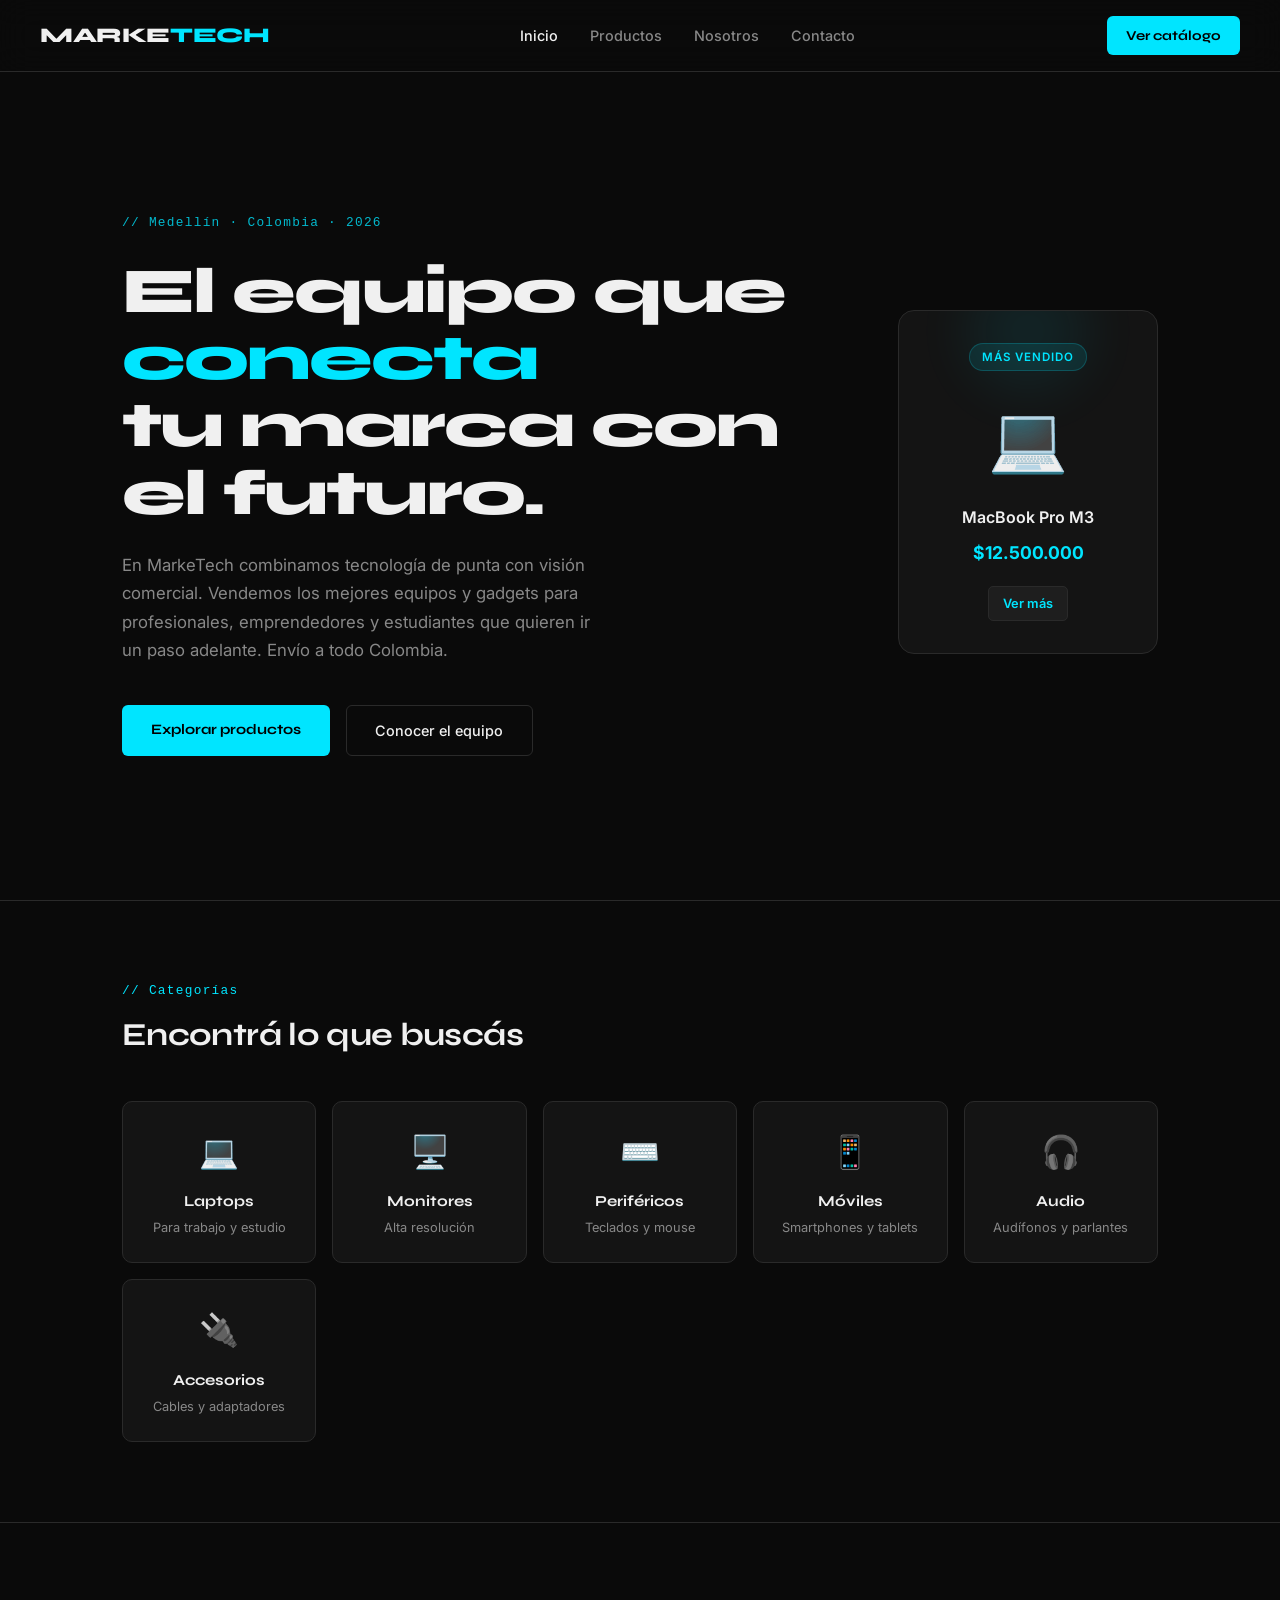
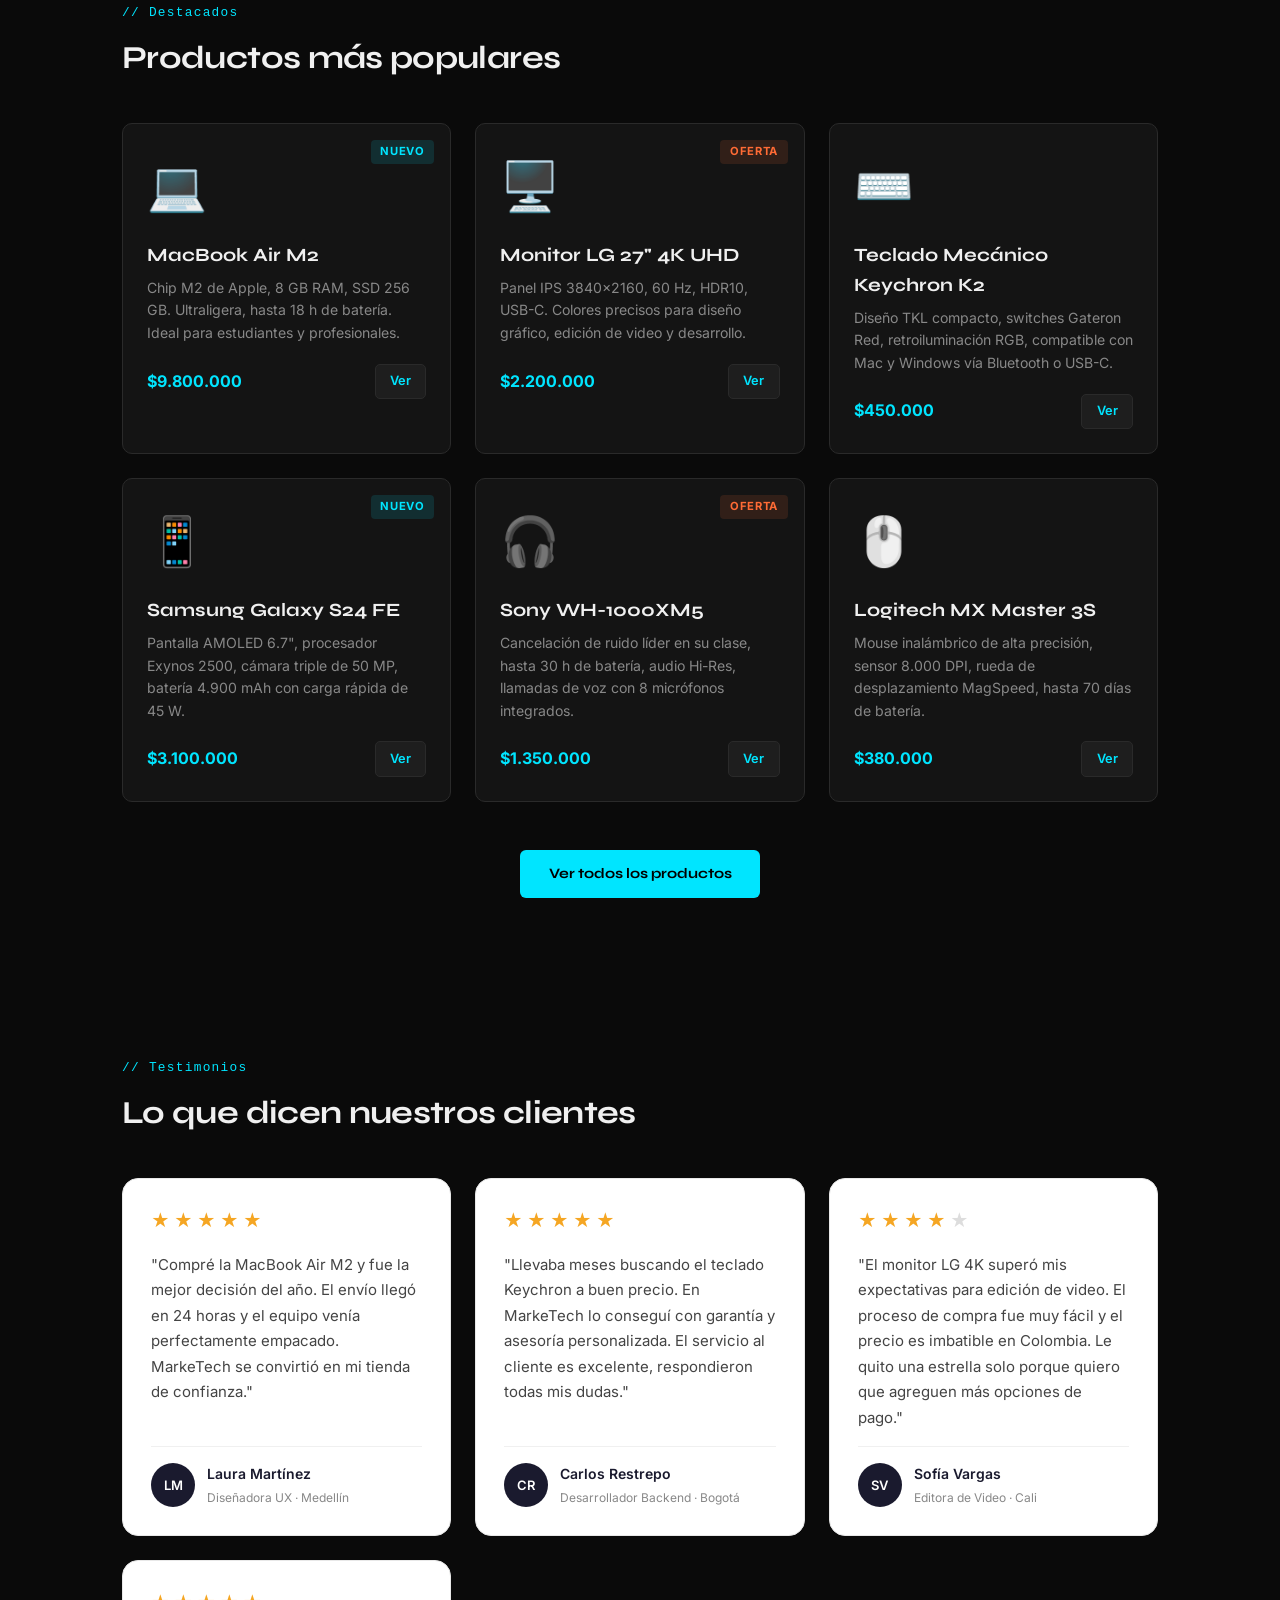
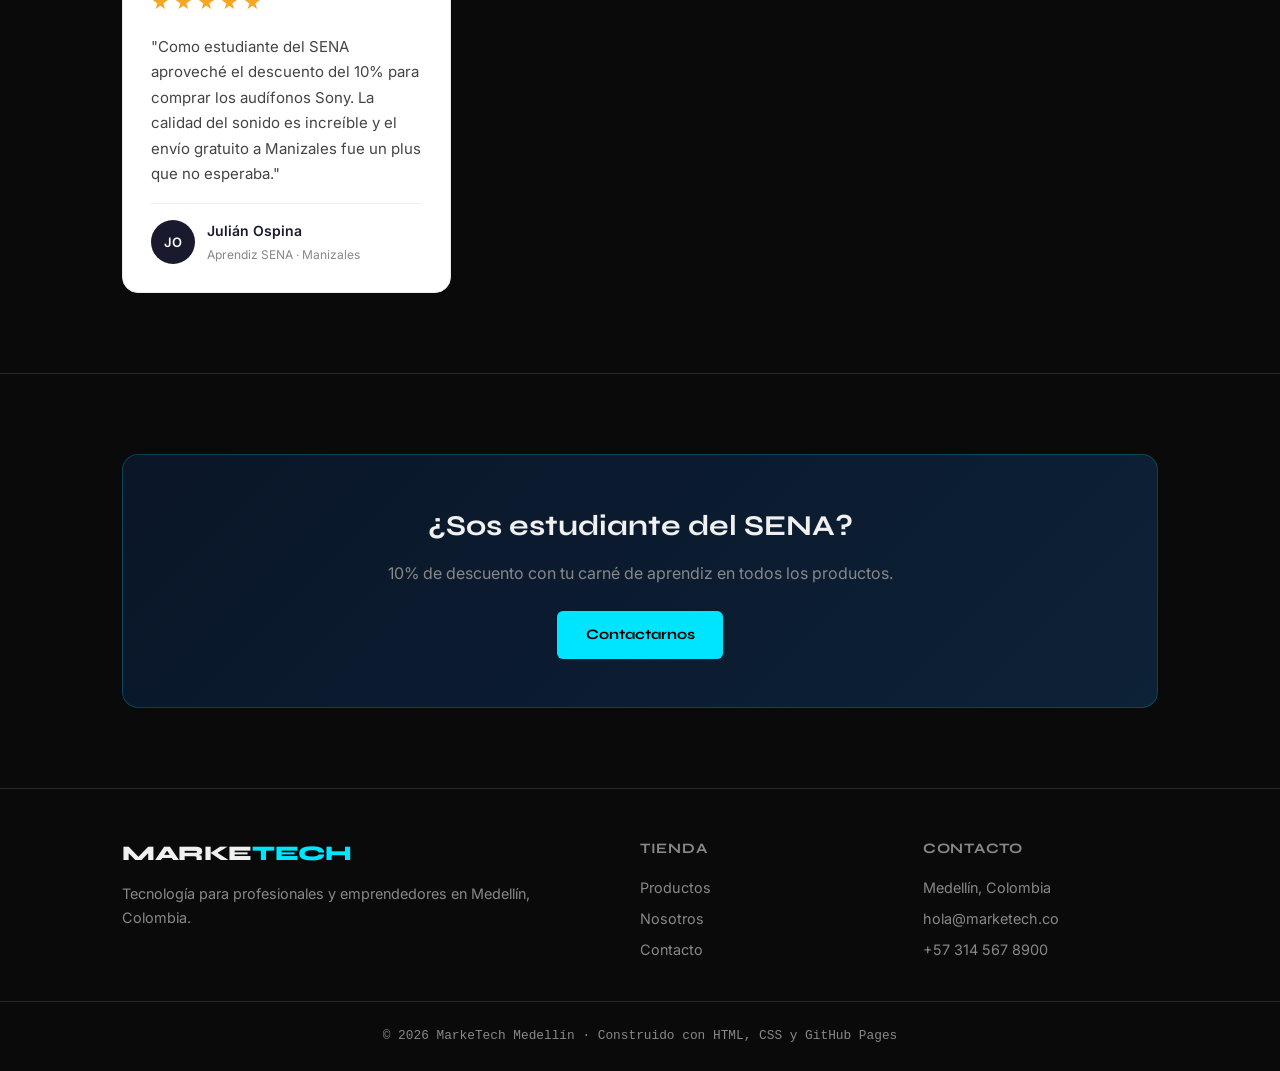
==== commit 209b6f57: "feat: Se corrige error de enlace a productos en todos los archivos." ====
--- a/index.html
+++ b/index.html
@@ -14,11 +14,11 @@
     <a href="index.html" class="nav-logo">MARKE<span>TECH</span></a>
     <ul class="nav-links">
       <li><a href="index.html" class="active">Inicio</a></li>
-      <li><a href="productos.html">Productos</a></li>
+      <li><a href="producto.html">Productos</a></li>
       <li><a href="nosotros.html">Nosotros</a></li>
       <li><a href="contacto.html">Contacto</a></li>
     </ul>
-    <a href="productos.html" class="btn-nav">Ver catálogo</a>
+    <a href="producto.html" class="btn-nav">Ver catálogo</a>
   </nav>
 
   <!-- HERO -->
--- a/styles.css
+++ b/styles.css
@@ -426,6 +426,170 @@
 .info-label { font-size: 0.75rem; color: var(--muted); margin-bottom: 0.2rem; text-transform: uppercase; letter-spacing: 0.05em; }
 .info-value { font-weight: 500; }
 
+/* ===========================
+   SECCIÓN TESTIMONIOS
+   Pegar al final de styles.css
+=========================== */
+
+.testimonios {
+  padding: 80px 0;
+  background: var(--bg);
+}
+
+.testimonios-grid {
+  display: grid;
+  grid-template-columns: repeat(auto-fit, minmax(280px, 1fr));
+  gap: 24px;
+  margin-top: 40px;
+}
+
+.testimonio-card {
+  background: #fff;
+  border: 1px solid #e8e8e8;
+  border-radius: 16px;
+  padding: 28px;
+  display: flex;
+  flex-direction: column;
+  gap: 16px;
+  transition: transform 0.2s ease, box-shadow 0.2s ease;
+}
+
+.testimonio-card:hover {
+  transform: translateY(-4px);
+  box-shadow: 0 12px 32px rgba(0, 0, 0, 0.08);
+}
+
+.testimonio-estrellas {
+  display: flex;
+  gap: 4px;
+}
+
+.estrella {
+  font-size: 18px;
+  color: #f5a623;
+}
+
+.estrella.vacia {
+  color: #ddd;
+}
+
+.testimonio-texto {
+  font-size: 15px;
+  line-height: 1.7;
+  color: #444;
+  flex: 1;
+}
+
+.testimonio-autor {
+  display: flex;
+  align-items: center;
+  gap: 12px;
+  border-top: 1px solid #f0f0f0;
+  padding-top: 16px;
+}
+
+.autor-avatar {
+  width: 44px;
+  height: 44px;
+  border-radius: 50%;
+  background: #1a1a2e;
+  color: #fff;
+  font-size: 13px;
+  font-weight: 600;
+  display: flex;
+  align-items: center;
+  justify-content: center;
+  flex-shrink: 0;
+}
+
+.autor-nombre {
+  font-size: 14px;
+  font-weight: 600;
+  color: #1a1a2e;
+  margin: 0;
+}
+
+.autor-cargo {
+  font-size: 12px;
+  color: #888;
+  margin: 2px 0 0;
+}
+
+.team-github {
+  display: inline-block;
+  margin-top: 10px;
+  font-size: 13px;
+  font-family: monospace;
+  color: var(--accent, #6c63ff);
+  text-decoration: none;
+  border-bottom: 1px solid currentColor;
+  transition: opacity 0.2s;
+}
+ 
+.team-github:hover {
+  opacity: 0.7;
+}
+ 
+/* ===========================
+   SECCIÓN HISTORIA — TIMELINE
+   Pegar al final de styles.css
+=========================== */
+
+.historia-timeline {
+  display: flex;
+  flex-direction: column;
+  gap: 0;
+  margin-top: 40px;
+  position: relative;
+  padding-left: 20px;
+  border-left: 2px solid #e0e0e0;
+}
+
+.historia-item {
+  display: flex;
+  gap: 32px;
+  align-items: flex-start;
+  padding-bottom: 48px;
+  position: relative;
+}
+
+.historia-item::before {
+  content: '';
+  width: 12px;
+  height: 12px;
+  border-radius: 50%;
+  background: #1a1a2e;
+  position: absolute;
+  left: -27px;
+  top: 6px;
+  flex-shrink: 0;
+}
+
+.historia-año {
+  font-family: monospace;
+  font-size: 13px;
+  font-weight: 700;
+  color: #888;
+  min-width: 44px;
+  padding-top: 4px;
+  letter-spacing: 0.05em;
+}
+
+.historia-contenido h3 {
+  font-size: 1.1rem;
+  font-weight: 700;
+  margin: 0 0 10px;
+  color: #1a1a2e;
+}
+
+.historia-contenido p {
+  font-size: 15px;
+  line-height: 1.75;
+  color: #555;
+  margin: 0;
+  max-width: 600px;
+}
+
 /* ── RESPONSIVE ── */
 @media (max-width: 768px) {
   .hero { flex-direction: column; padding-top: 6rem; }
